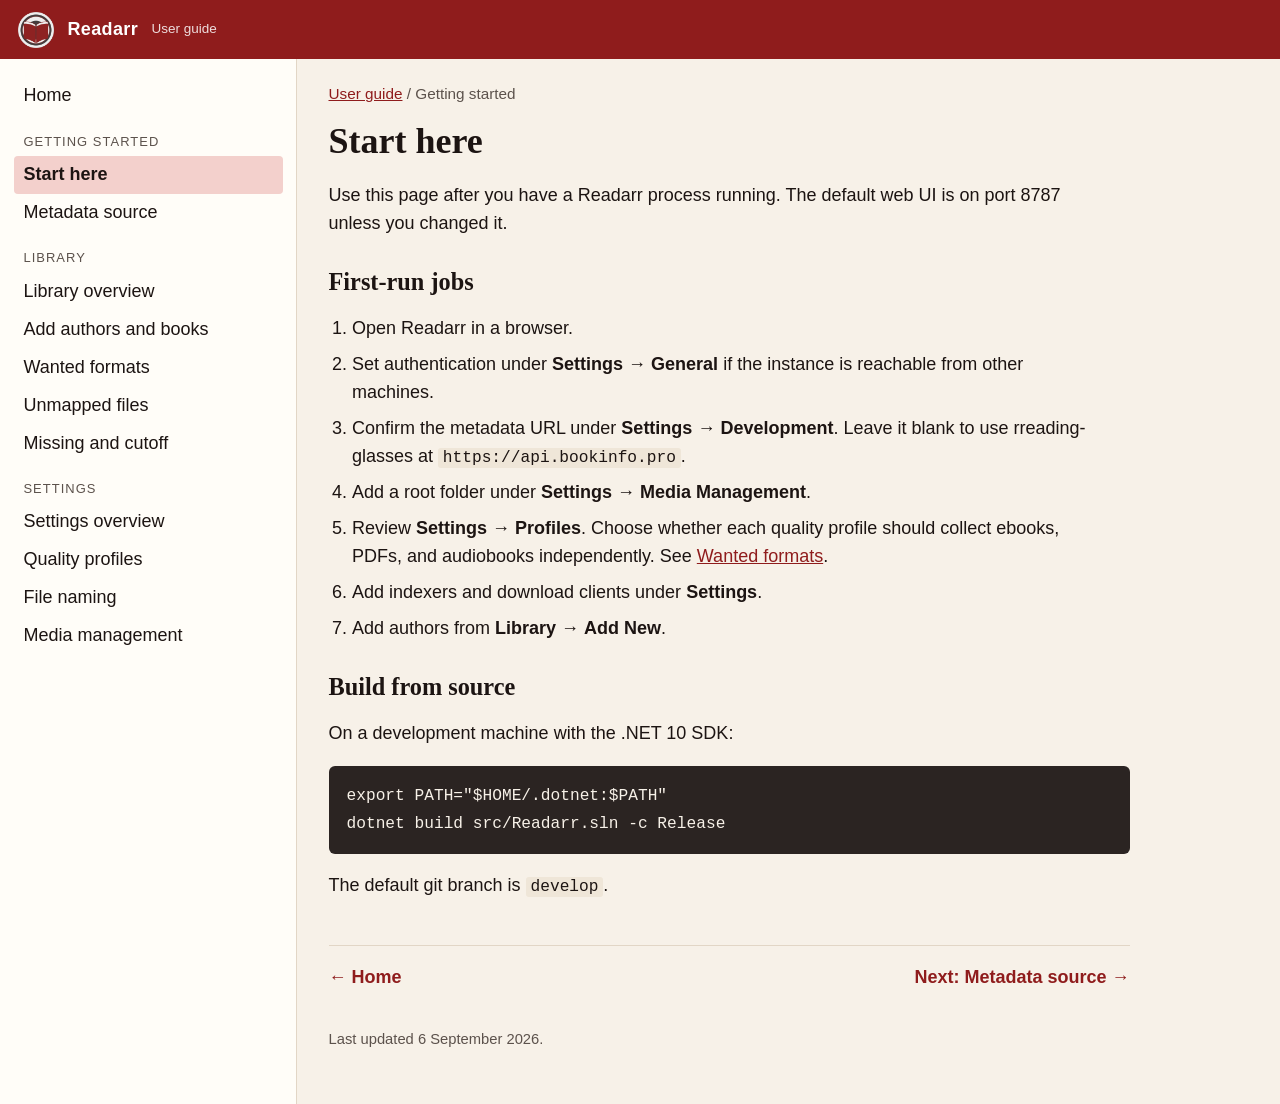
==== docs/user-guide/getting-started/index.html @ 350c29c3 "Add an HTML user guide and document wanted formats. Introduce docs/user-guide as a static HTML tree " ====
<!DOCTYPE html>
<html lang="en">
<head>
  <meta charset="utf-8">
  <meta name="viewport" content="width=device-width, initial-scale=1">
  <title>Start here — Readarr user guide</title>
  <link rel="stylesheet" href="../styles.css">
</head>
<body data-page="getting-started/index.html">
  <a class="skip" href="#content">Skip to content</a>
  <header class="app-header">
    <img src="../assets/readarr-mark.png" alt="">
    <a href="../index.html">Readarr</a>
    <span class="tag">User guide</span>
    <button class="nav-toggle" id="nav-toggle" type="button">Menu</button>
  </header>
  <div class="layout">
    <nav class="sidebar" id="guide-nav" aria-label="Guide"></nav>
    <main id="content">
      <p class="breadcrumb"><a href="../index.html">User guide</a> / Getting started</p>
      <h1>Start here</h1>
      <p>Use this page after you have a Readarr process running. The default web UI is on port 8787 unless you changed it.</p>

      <h2>First-run jobs</h2>
      <ol class="steps">
        <li>Open Readarr in a browser.</li>
        <li>Set authentication under <strong>Settings</strong> → <strong>General</strong> if the instance is reachable from other machines.</li>
        <li>Confirm the metadata URL under <strong>Settings</strong> → <strong>Development</strong>. Leave it blank to use rreading-glasses at <code>https://api.bookinfo.pro</code>.</li>
        <li>Add a root folder under <strong>Settings</strong> → <strong>Media Management</strong>.</li>
        <li>Review <strong>Settings</strong> → <strong>Profiles</strong>. Choose whether each quality profile should collect ebooks, PDFs, and audiobooks independently. See <a href="../library/wanted-formats.html">Wanted formats</a>.</li>
        <li>Add indexers and download clients under <strong>Settings</strong>.</li>
        <li>Add authors from <strong>Library</strong> → <strong>Add New</strong>.</li>
      </ol>

      <h2>Build from source</h2>
      <p>On a development machine with the .NET 10 SDK:</p>
      <pre><code>export PATH="$HOME/.dotnet:$PATH"
dotnet build src/Readarr.sln -c Release</code></pre>
      <p>The default git branch is <code>develop</code>.</p>

      <div class="pager">
        <a href="../index.html">← Home</a>
        <a href="metadata.html">Next: Metadata source →</a>
      </div>
      <footer class="page-foot">Last updated 6 September 2026.</footer>
    </main>
  </div>
  <script src="../nav.js"></script>
</body>
</html>
---- docs/user-guide/styles.css ----
:root {
  --red: #ca302d;
  --red-dark: #8f1c1c;
  --ink: #1c1412;
  --muted: #5c524c;
  --paper: #f7f1e8;
  --card: #fffdf8;
  --line: #e2d6c6;
  --focus: #5d9cec;
  --sidebar: 16.5rem;
}

* { box-sizing: border-box; }

html {
  font-size: 18px;
  scroll-behavior: smooth;
}

body {
  margin: 0;
  color: var(--ink);
  background: var(--paper);
  font-family: "Source Sans 3", "Segoe UI", sans-serif;
  line-height: 1.55;
}

.skip {
  position: absolute;
  left: -999px;
  top: 0;
  background: var(--red);
  color: #fff;
  padding: 0.5rem 1rem;
  z-index: 20;
}

.skip:focus { left: 0.5rem; top: 0.5rem; }

header.app-header {
  background: var(--red-dark);
  color: #fff;
  display: flex;
  align-items: center;
  gap: 0.75rem;
  padding: 0.65rem 1rem;
  position: sticky;
  top: 0;
  z-index: 10;
}

header.app-header img {
  width: 2rem;
  height: 2rem;
}

header.app-header a {
  color: #fff;
  text-decoration: none;
  font-weight: 700;
  letter-spacing: 0.02em;
}

header.app-header .tag {
  font-size: 0.75rem;
  opacity: 0.85;
  font-weight: 400;
}

.nav-toggle {
  display: none;
  margin-left: auto;
  background: transparent;
  color: #fff;
  border: 1px solid rgba(255,255,255,0.4);
  padding: 0.35rem 0.6rem;
  font: inherit;
}

.layout {
  display: grid;
  grid-template-columns: var(--sidebar) 1fr;
  min-height: calc(100vh - 3.2rem);
}

nav.sidebar {
  border-right: 1px solid var(--line);
  background: var(--card);
  padding: 1rem 0.75rem 2rem;
}

nav.sidebar a {
  display: block;
  color: var(--ink);
  text-decoration: none;
  padding: 0.28rem 0.55rem;
  border-radius: 4px;
}

nav.sidebar a:hover,
nav.sidebar a:focus {
  background: #f0e4d4;
  outline: 2px solid var(--focus);
  outline-offset: 1px;
}

nav.sidebar a[aria-current="page"] {
  background: #f3d0cc;
  font-weight: 700;
}

nav.sidebar .section {
  font-size: 0.72rem;
  text-transform: uppercase;
  letter-spacing: 0.08em;
  color: var(--muted);
  margin: 0.9rem 0.55rem 0.25rem;
}

main {
  padding: 1.25rem 1.75rem 3rem;
  max-width: 48rem;
}

.breadcrumb {
  font-size: 0.85rem;
  color: var(--muted);
  margin: 0 0 0.75rem;
}

.breadcrumb a { color: var(--red-dark); }

h1, h2, h3 {
  font-family: "Iowan Old Style", "Palatino Linotype", Palatino, serif;
  line-height: 1.25;
}

h1 { font-size: 2rem; margin: 0 0 0.6rem; }
h2 { font-size: 1.35rem; margin: 1.6rem 0 0.5rem; }
h3 { font-size: 1.1rem; margin: 1.2rem 0 0.4rem; }

p, li { max-width: 42rem; }

a { color: var(--red-dark); }

.note, .warn {
  border-left: 4px solid var(--red);
  background: #fbe9e8;
  padding: 0.7rem 0.9rem;
  margin: 1rem 0;
}

.warn { border-color: #ffa500; background: #fff4df; }

code, kbd {
  font-family: ui-monospace, "Cascadia Mono", Consolas, monospace;
  font-size: 0.9em;
  background: #efe6d8;
  padding: 0.05em 0.3em;
  border-radius: 3px;
}

pre {
  background: #2b2422;
  color: #f7f1e8;
  padding: 0.9rem 1rem;
  overflow: auto;
  border-radius: 6px;
}

pre code { background: transparent; color: inherit; padding: 0; }

table {
  border-collapse: collapse;
  width: 100%;
  margin: 1rem 0;
  background: var(--card);
}

th, td {
  border: 1px solid var(--line);
  padding: 0.45rem 0.6rem;
  text-align: left;
  vertical-align: top;
}

th { background: #efe4d4; }

ol.steps { padding-left: 1.3rem; }
ol.steps li { margin: 0.45rem 0; }

.pager {
  display: flex;
  justify-content: space-between;
  gap: 1rem;
  margin-top: 2.5rem;
  padding-top: 1rem;
  border-top: 1px solid var(--line);
}

.pager a { text-decoration: none; font-weight: 600; }

footer.page-foot {
  margin-top: 2rem;
  font-size: 0.82rem;
  color: var(--muted);
}

.card-grid {
  display: grid;
  grid-template-columns: repeat(auto-fit, minmax(14rem, 1fr));
  gap: 0.85rem;
  margin: 1rem 0;
}

.card {
  background: var(--card);
  border: 1px solid var(--line);
  padding: 0.85rem 1rem;
  text-decoration: none;
  color: inherit;
  display: block;
}

.card:hover, .card:focus {
  border-color: var(--red);
  outline: 2px solid var(--focus);
}

.card strong { display: block; color: var(--red-dark); margin-bottom: 0.25rem; }

@media (max-width: 800px) {
  .layout { grid-template-columns: 1fr; }
  nav.sidebar { display: none; }
  nav.sidebar.open { display: block; }
  .nav-toggle { display: inline-block; }
}
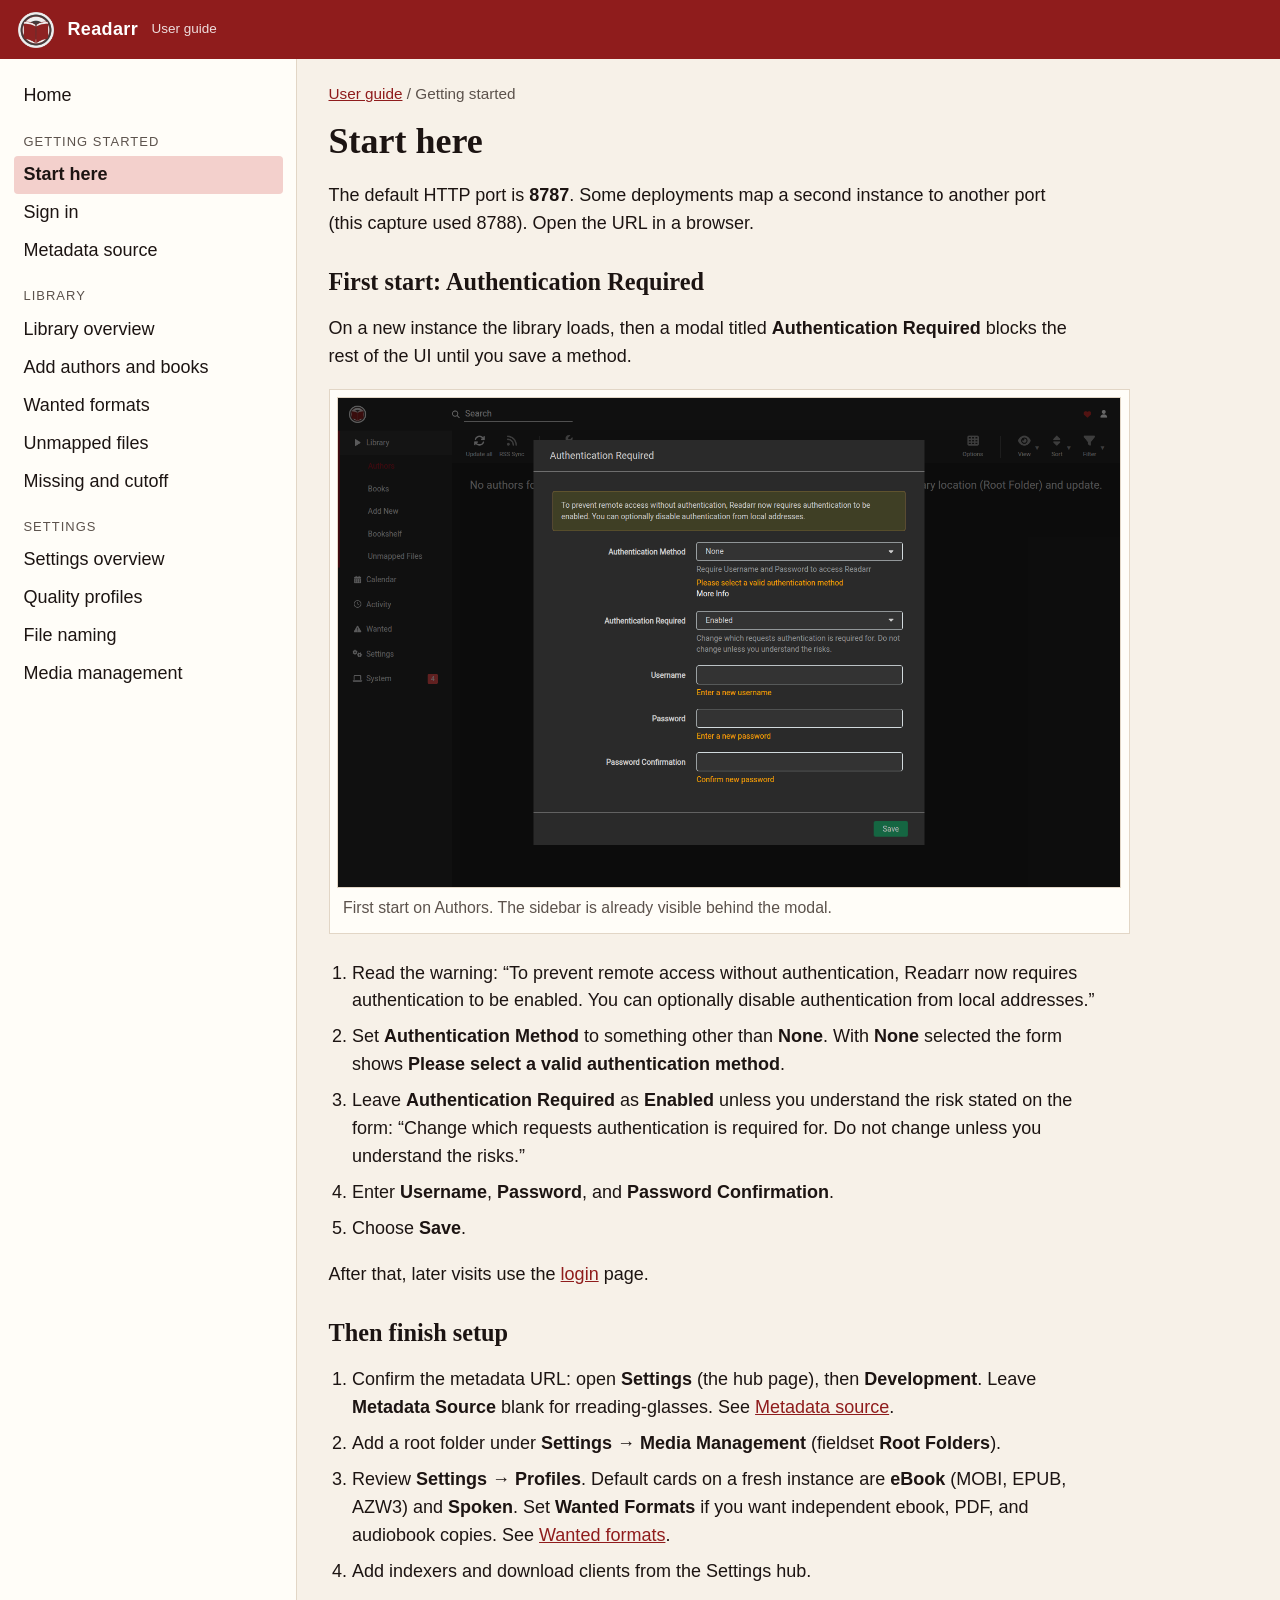
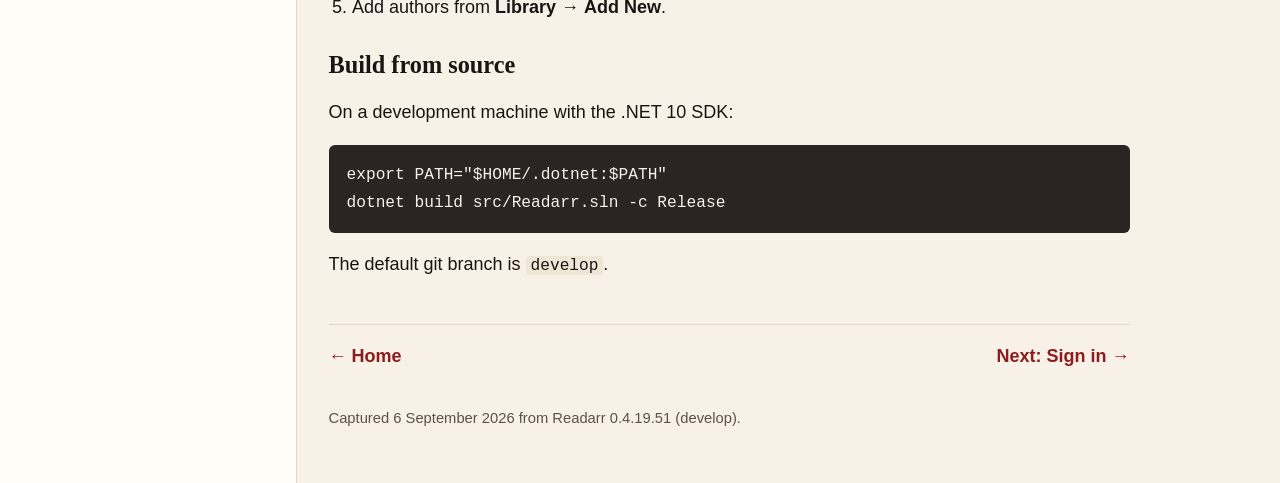
==== commit 3dcf1745: "Refresh the user guide from a live Readarr 0.4.19.51 capture. Document Authentication Required, the " ====
--- a/docs/user-guide/getting-started/index.html
+++ b/docs/user-guide/getting-started/index.html
@@ -19,16 +19,29 @@
     <main id="content">
       <p class="breadcrumb"><a href="../index.html">User guide</a> / Getting started</p>
       <h1>Start here</h1>
-      <p>Use this page after you have a Readarr process running. The default web UI is on port 8787 unless you changed it.</p>
+      <p>The default HTTP port is <strong>8787</strong>. Some deployments map a second instance to another port (this capture used 8788). Open the URL in a browser.</p>
 
-      <h2>First-run jobs</h2>
+      <h2>First start: Authentication Required</h2>
+      <p>On a new instance the library loads, then a modal titled <strong>Authentication Required</strong> blocks the rest of the UI until you save a method.</p>
+      <figure>
+        <img src="../assets/authors.png" alt="Authors page with Authentication Required modal, warning text, Authentication Method None, Authentication Required Enabled, Username, Password, Password Confirmation, Save">
+        <figcaption>First start on Authors. The sidebar is already visible behind the modal.</figcaption>
+      </figure>
       <ol class="steps">
-        <li>Open Readarr in a browser.</li>
-        <li>Set authentication under <strong>Settings</strong> → <strong>General</strong> if the instance is reachable from other machines.</li>
-        <li>Confirm the metadata URL under <strong>Settings</strong> → <strong>Development</strong>. Leave it blank to use rreading-glasses at <code>https://api.bookinfo.pro</code>.</li>
-        <li>Add a root folder under <strong>Settings</strong> → <strong>Media Management</strong>.</li>
-        <li>Review <strong>Settings</strong> → <strong>Profiles</strong>. Choose whether each quality profile should collect ebooks, PDFs, and audiobooks independently. See <a href="../library/wanted-formats.html">Wanted formats</a>.</li>
-        <li>Add indexers and download clients under <strong>Settings</strong>.</li>
+        <li>Read the warning: “To prevent remote access without authentication, Readarr now requires authentication to be enabled. You can optionally disable authentication from local addresses.”</li>
+        <li>Set <strong>Authentication Method</strong> to something other than <strong>None</strong>. With <strong>None</strong> selected the form shows <strong>Please select a valid authentication method</strong>.</li>
+        <li>Leave <strong>Authentication Required</strong> as <strong>Enabled</strong> unless you understand the risk stated on the form: “Change which requests authentication is required for. Do not change unless you understand the risks.”</li>
+        <li>Enter <strong>Username</strong>, <strong>Password</strong>, and <strong>Password Confirmation</strong>.</li>
+        <li>Choose <strong>Save</strong>.</li>
+      </ol>
+      <p>After that, later visits use the <a href="sign-in.html">login</a> page.</p>
+
+      <h2>Then finish setup</h2>
+      <ol class="steps">
+        <li>Confirm the metadata URL: open <strong>Settings</strong> (the hub page), then <strong>Development</strong>. Leave <strong>Metadata Source</strong> blank for rreading-glasses. See <a href="metadata.html">Metadata source</a>.</li>
+        <li>Add a root folder under <strong>Settings</strong> → <strong>Media Management</strong> (fieldset <strong>Root Folders</strong>).</li>
+        <li>Review <strong>Settings</strong> → <strong>Profiles</strong>. Default cards on a fresh instance are <strong>eBook</strong> (MOBI, EPUB, AZW3) and <strong>Spoken</strong>. Set <strong>Wanted Formats</strong> if you want independent ebook, PDF, and audiobook copies. See <a href="../library/wanted-formats.html">Wanted formats</a>.</li>
+        <li>Add indexers and download clients from the Settings hub.</li>
         <li>Add authors from <strong>Library</strong> → <strong>Add New</strong>.</li>
       </ol>
 
@@ -40,9 +53,9 @@
 
       <div class="pager">
         <a href="../index.html">← Home</a>
-        <a href="metadata.html">Next: Metadata source →</a>
+        <a href="sign-in.html">Next: Sign in →</a>
       </div>
-      <footer class="page-foot">Last updated 6 September 2026.</footer>
+      <footer class="page-foot">Captured 6 September 2026 from Readarr 0.4.19.51 (develop).</footer>
     </main>
   </div>
   <script src="../nav.js"></script>
--- a/docs/user-guide/styles.css
+++ b/docs/user-guide/styles.css
@@ -229,9 +229,37 @@
 
 .card strong { display: block; color: var(--red-dark); margin-bottom: 0.25rem; }
 
+figure {
+  margin: 1rem 0 1.4rem;
+  background: var(--card);
+  border: 1px solid var(--line);
+  padding: 0.4rem 0.4rem 0.7rem;
+}
+
+figure img {
+  display: block;
+  width: 100%;
+  height: auto;
+  border: 1px solid var(--line);
+}
+
+figcaption {
+  font-size: 0.88rem;
+  color: var(--muted);
+  padding: 0.45rem 0.35rem 0;
+}
+
 @media (max-width: 800px) {
   .layout { grid-template-columns: 1fr; }
   nav.sidebar { display: none; }
   nav.sidebar.open { display: block; }
   .nav-toggle { display: inline-block; }
 }
+
+@media print {
+  .skip, .nav-toggle { display: none !important; }
+  header.app-header { position: static; }
+  .layout { display: block; }
+  nav.sidebar { display: none; }
+  a { color: inherit; }
+}
